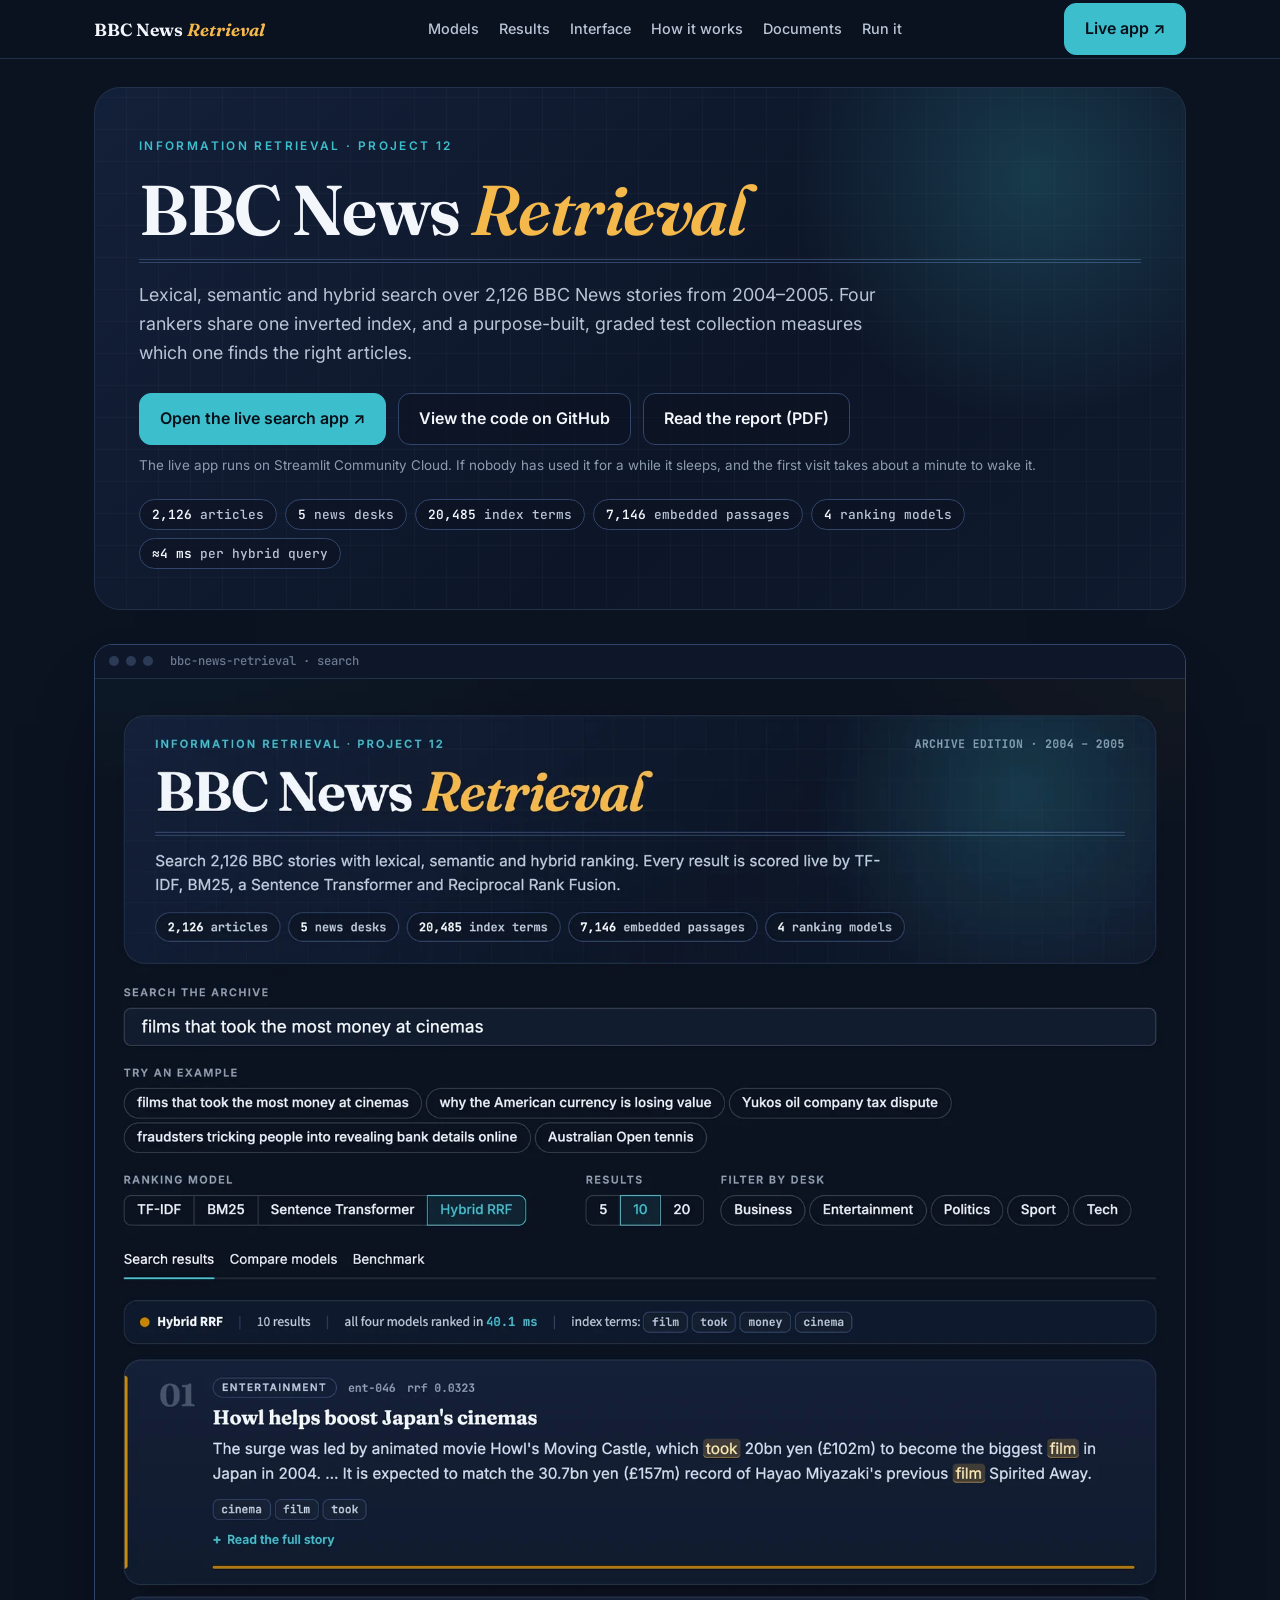
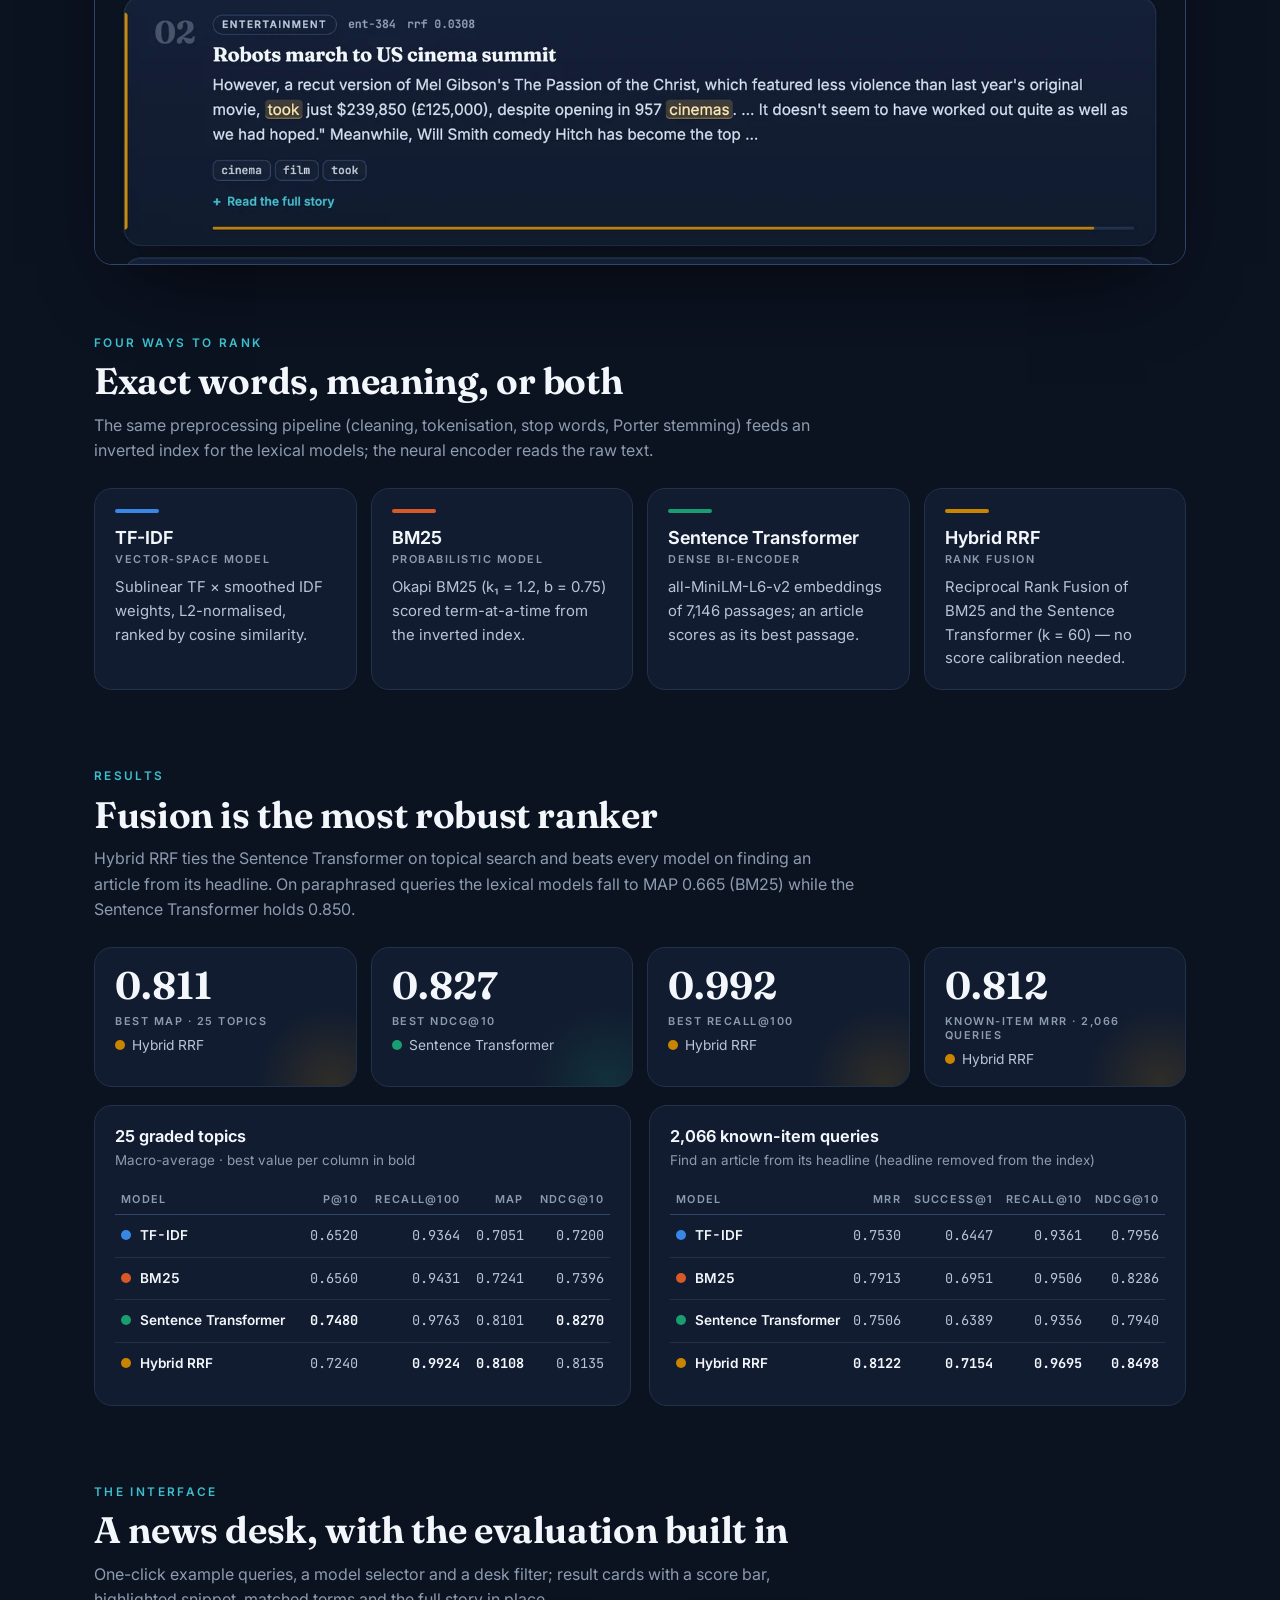
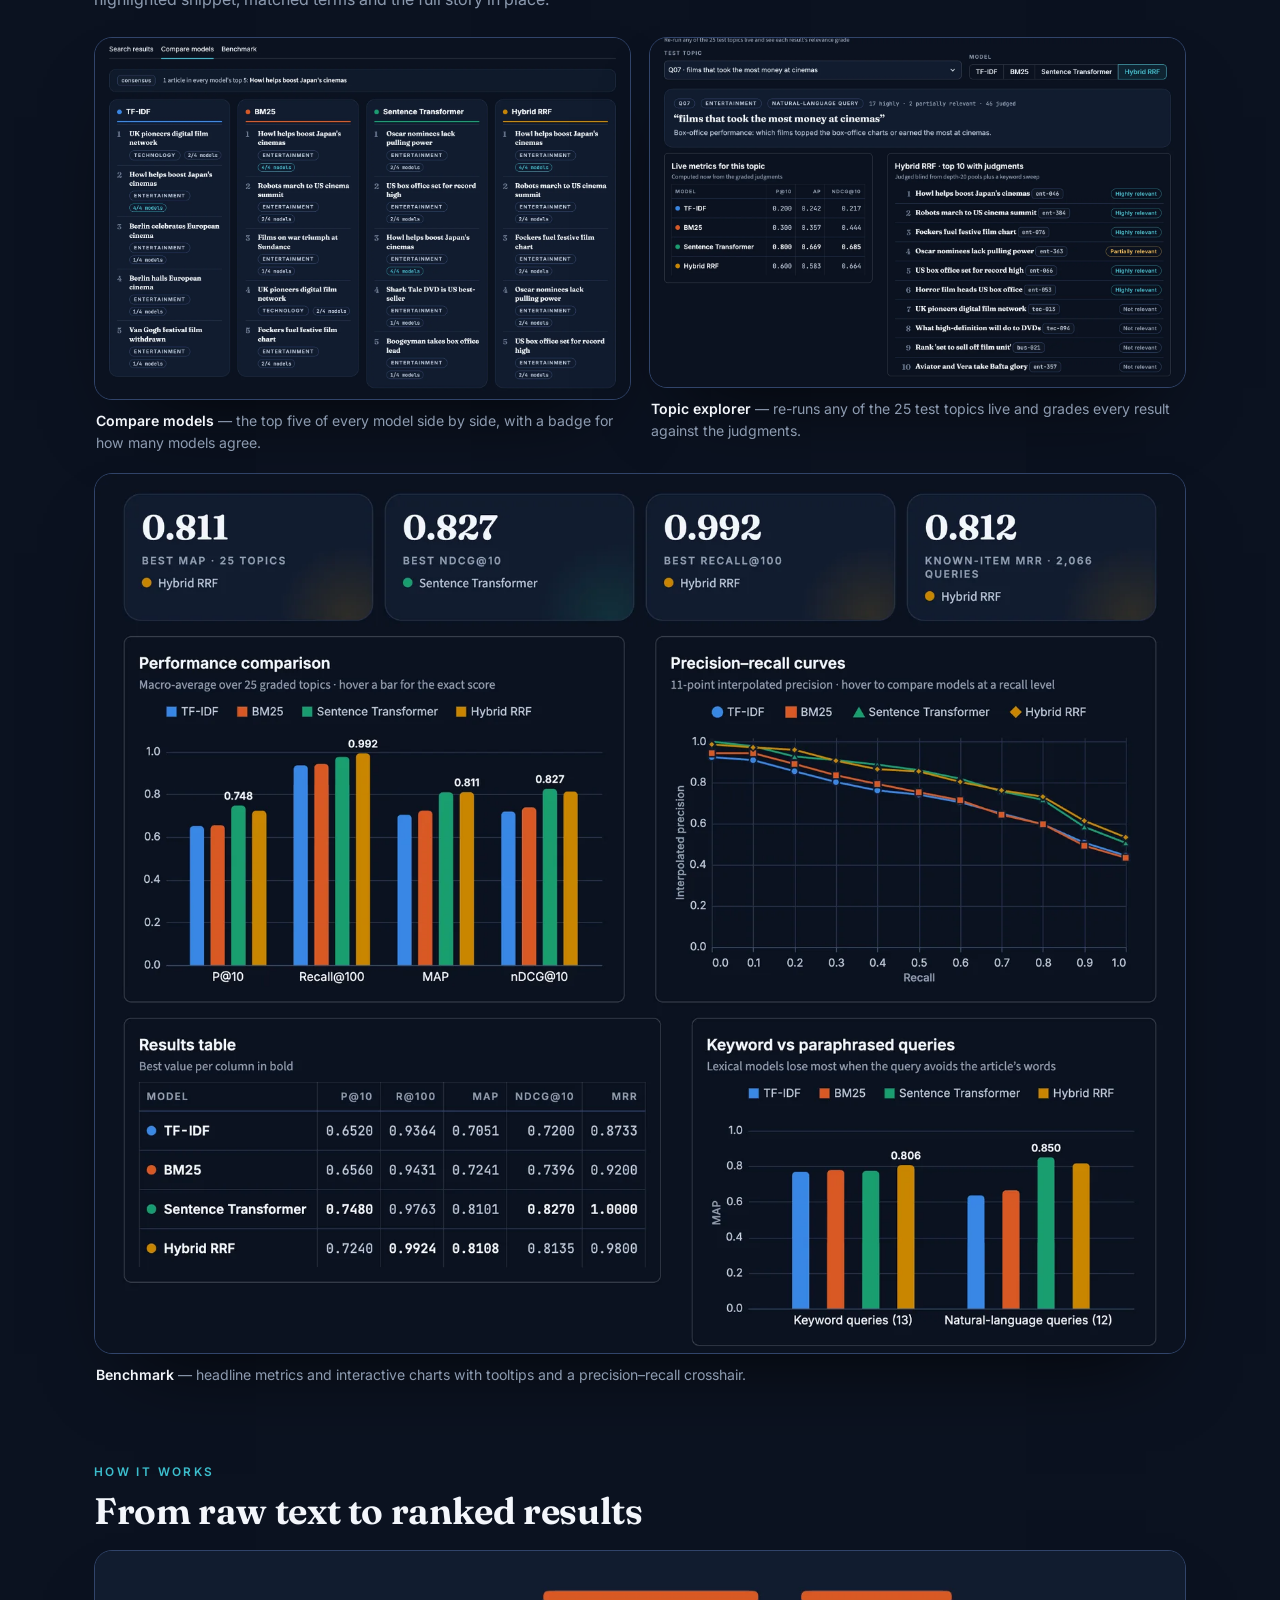
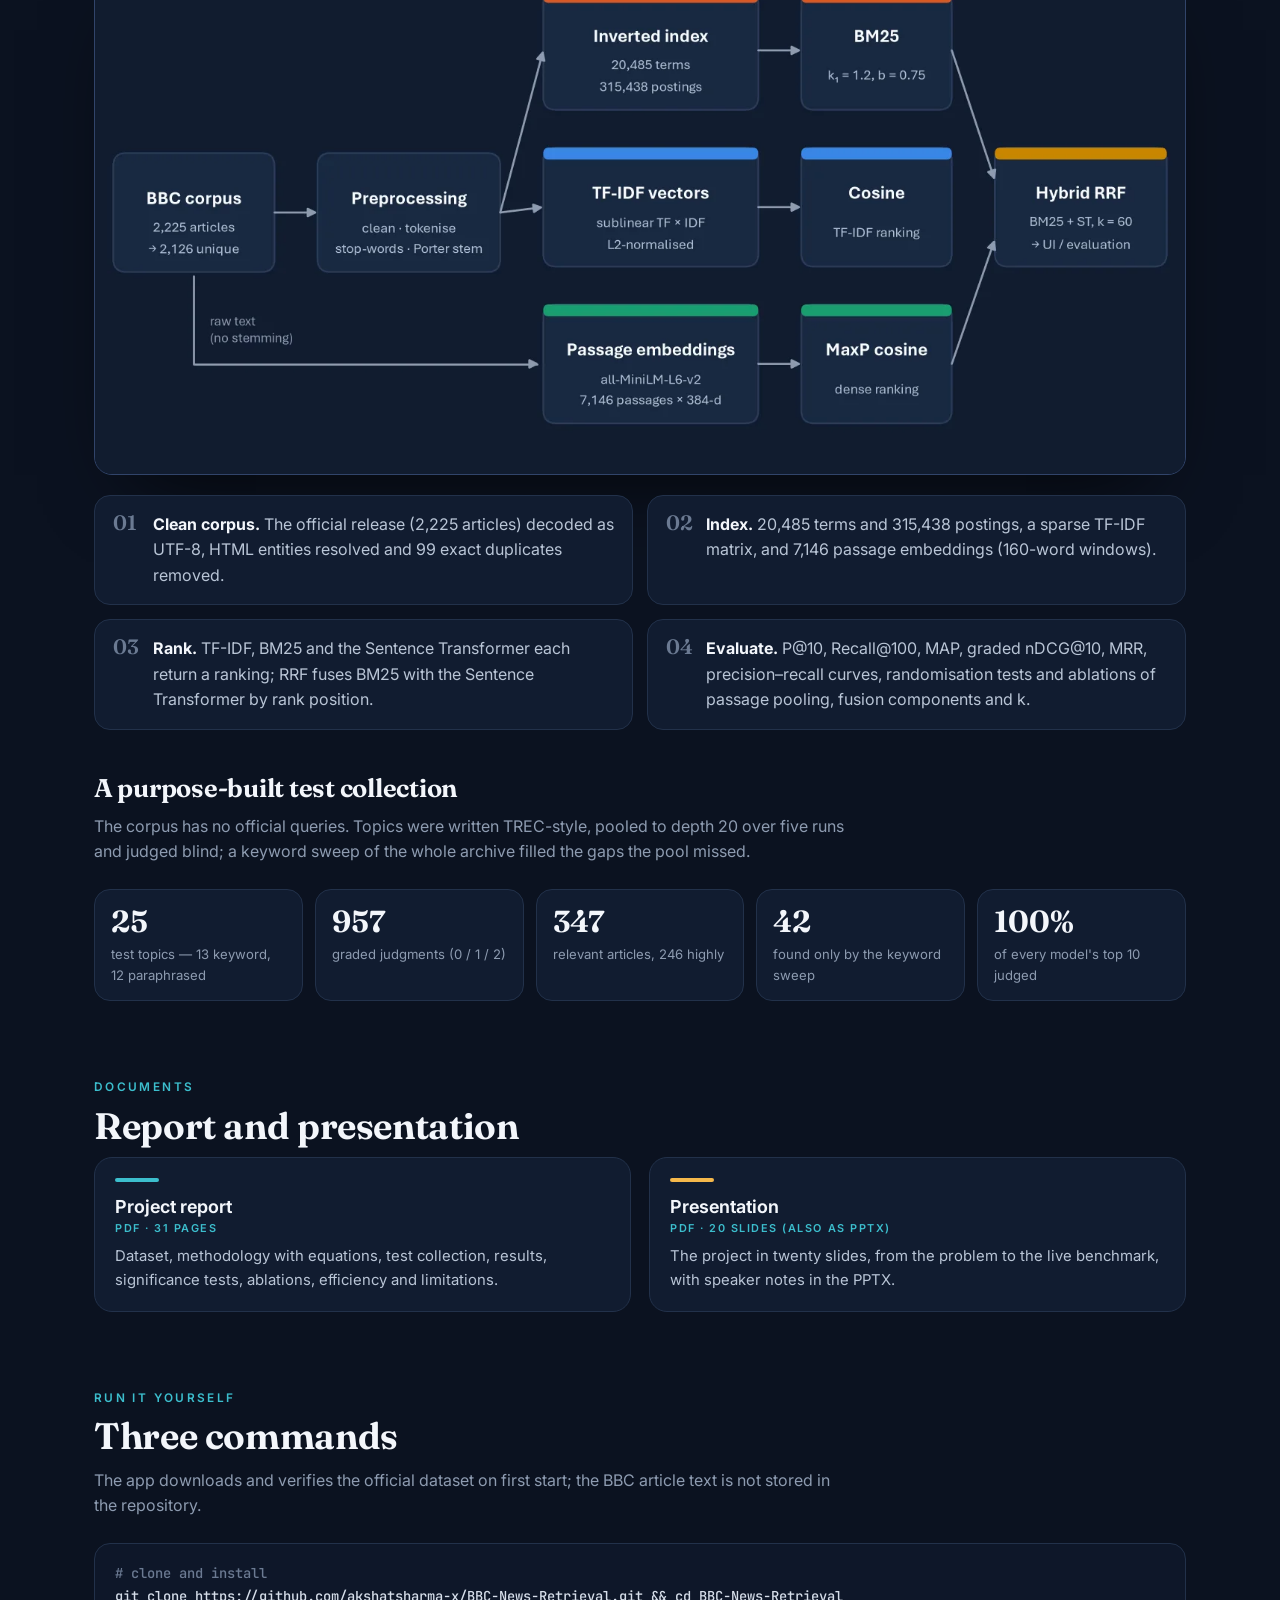
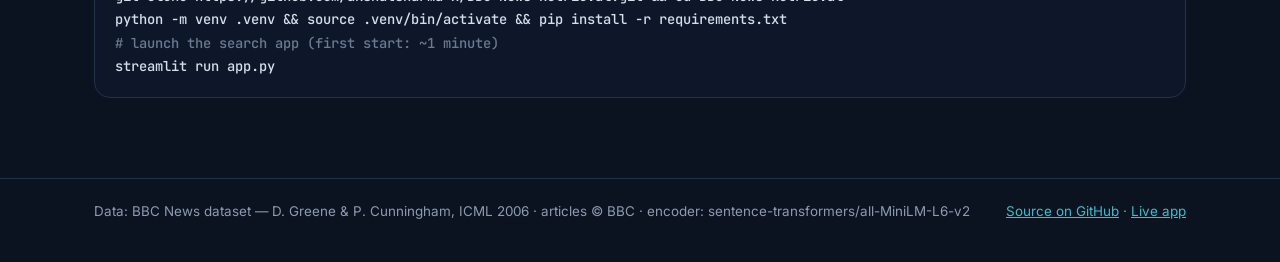
==== docs/index.html @ 0a18761a "docs(site): GitHub Pages project page A static page in docs/ that shares the app's night-desk design" ====
<!doctype html>
<html lang="en">
<head>
<meta charset="utf-8">
<meta name="viewport" content="width=device-width, initial-scale=1">
<title>BBC News Retrieval — lexical, semantic and hybrid search</title>
<meta name="description" content="Information-retrieval project on the BBC News corpus: TF-IDF, BM25, a Sentence Transformer and Reciprocal Rank Fusion, with a graded test collection, full evaluation and a live search app.">
<meta property="og:title" content="BBC News Retrieval">
<meta property="og:description" content="Lexical, semantic and hybrid search over 2,126 BBC News articles, with a live search app.">
<meta property="og:image" content="assets/ui_search.webp">
<link rel="icon" href="assets/favicon.svg" type="image/svg+xml">
<link rel="stylesheet" href="assets/site.css">
</head>
<body>
<nav class="top" aria-label="Sections"><div class="wrap">
  <a class="brand" href="#">BBC News <em>Retrieval</em></a>
  <ul><li><a href="#models">Models</a></li><li><a href="#results">Results</a></li><li><a href="#interface">Interface</a></li>
  <li><a href="#how">How it works</a></li><li><a href="#documents">Documents</a></li><li><a href="#run">Run it</a></li></ul>
  <a class="btn primary" href="https://bbc-news-retrieval.streamlit.app" target="_blank" rel="noopener">Live app ↗</a>
</div></nav>
<main class="wrap">
<header class="hero">
  <span class="kicker">Information Retrieval · Project 12</span>
  <h1>BBC News <em>Retrieval</em></h1>
  <div class="rule"></div>
  <p class="lede">Lexical, semantic and hybrid search over 2,126 BBC News stories from 2004–2005. Four rankers
  share one inverted index, and a purpose-built, graded test collection measures which one finds the right articles.</p>
  <div class="cta">
    <a class="btn primary" href="https://bbc-news-retrieval.streamlit.app" target="_blank" rel="noopener">Open the live search app ↗</a>
    <a class="btn" href="https://github.com/akshatsharma-x/BBC-News-Retrieval" target="_blank" rel="noopener">View the code on GitHub</a>
    <a class="btn" href="BBC_News_Retrieval_Report.pdf">Read the report (PDF)</a>
  </div>
  <p class="note">The live app runs on Streamlit Community Cloud. If nobody has used it for a while it sleeps, and the
  first visit takes about a minute to wake it.</p>
  <div class="ticker"><span><b>2,126</b> articles</span><span><b>5</b> news desks</span>
  <span><b>20,485</b> index terms</span><span><b>7,146</b> embedded passages</span>
  <span><b>4</b> ranking models</span><span><b>≈4 ms</b> per hybrid query</span></div>
</header>
<div class="frame"><div class="bar"><i></i><i></i><i></i><span>bbc-news-retrieval · search</span></div><img src="assets/ui_search.webp" width="1600" height="1740" loading="lazy" alt="The search app: Hybrid RRF results for the query films that took the most money at cinemas, with highlighted terms"></div>

<section id="models">
  <span class="kicker">Four ways to rank</span>
  <h2>Exact words, meaning, or both</h2>
  <p class="sub">The same preprocessing pipeline (cleaning, tokenisation, stop words, Porter stemming) feeds an inverted index for the
  lexical models; the neural encoder reads the raw text.</p>
  <div class="grid4"><div class="card" style="--model:#3987e5"><div class="stripe"></div><h3>TF-IDF</h3><p class="k">Vector-space model</p><p>Sublinear TF × smoothed IDF weights, L2-normalised, ranked by cosine similarity.</p></div><div class="card" style="--model:#d95926"><div class="stripe"></div><h3>BM25</h3><p class="k">Probabilistic model</p><p>Okapi BM25 (k₁ = 1.2, b = 0.75) scored term-at-a-time from the inverted index.</p></div><div class="card" style="--model:#199e70"><div class="stripe"></div><h3>Sentence Transformer</h3><p class="k">Dense bi-encoder</p><p>all-MiniLM-L6-v2 embeddings of 7,146 passages; an article scores as its best passage.</p></div><div class="card" style="--model:#c98500"><div class="stripe"></div><h3>Hybrid RRF</h3><p class="k">Rank fusion</p><p>Reciprocal Rank Fusion of BM25 and the Sentence Transformer (k = 60) — no score calibration needed.</p></div></div>
</section>

<section id="results">
  <span class="kicker">Results</span>
  <h2>Fusion is the most robust ranker</h2>
  <p class="sub">Hybrid RRF ties the Sentence Transformer on topical search and beats every model on finding an article from its
  headline. On paraphrased queries the lexical models fall to MAP 0.665 (BM25) while the
  Sentence Transformer holds 0.850.</p>
  <div class="kpis"><div class="kpi" style="--model:#c98500"><div class="v">0.811</div><div class="l">Best MAP · 25 topics</div><div class="w"><span class="dot"></span>Hybrid RRF</div></div><div class="kpi" style="--model:#199e70"><div class="v">0.827</div><div class="l">Best nDCG@10</div><div class="w"><span class="dot"></span>Sentence Transformer</div></div><div class="kpi" style="--model:#c98500"><div class="v">0.992</div><div class="l">Best Recall@100</div><div class="w"><span class="dot"></span>Hybrid RRF</div></div><div class="kpi" style="--model:#c98500"><div class="v">0.812</div><div class="l">Known-item MRR · 2,066 queries</div><div class="w"><span class="dot"></span>Hybrid RRF</div></div></div>
  <div class="grid2">
    <div class="panel"><h3>25 graded topics</h3><p class="s">Macro-average · best value per column in bold</p><table><thead><tr><th>Model</th><th>P@10</th><th>Recall@100</th><th>MAP</th><th>nDCG@10</th></tr></thead><tbody><tr><td><span class="dot" style="--model:#3987e5;margin-right:9px"></span>TF-IDF</td><td class="">0.6520</td><td class="">0.9364</td><td class="">0.7051</td><td class="">0.7200</td></tr><tr><td><span class="dot" style="--model:#d95926;margin-right:9px"></span>BM25</td><td class="">0.6560</td><td class="">0.9431</td><td class="">0.7241</td><td class="">0.7396</td></tr><tr><td><span class="dot" style="--model:#199e70;margin-right:9px"></span>Sentence Transformer</td><td class="best">0.7480</td><td class="">0.9763</td><td class="">0.8101</td><td class="best">0.8270</td></tr><tr><td><span class="dot" style="--model:#c98500;margin-right:9px"></span>Hybrid RRF</td><td class="">0.7240</td><td class="best">0.9924</td><td class="best">0.8108</td><td class="">0.8135</td></tr></tbody></table></div>
    <div class="panel"><h3>2,066 known-item queries</h3><p class="s">Find an article from its headline (headline removed from the index)</p><table><thead><tr><th>Model</th><th>MRR</th><th>Success@1</th><th>Recall@10</th><th>nDCG@10</th></tr></thead><tbody><tr><td><span class="dot" style="--model:#3987e5;margin-right:9px"></span>TF-IDF</td><td class="">0.7530</td><td class="">0.6447</td><td class="">0.9361</td><td class="">0.7956</td></tr><tr><td><span class="dot" style="--model:#d95926;margin-right:9px"></span>BM25</td><td class="">0.7913</td><td class="">0.6951</td><td class="">0.9506</td><td class="">0.8286</td></tr><tr><td><span class="dot" style="--model:#199e70;margin-right:9px"></span>Sentence Transformer</td><td class="">0.7506</td><td class="">0.6389</td><td class="">0.9356</td><td class="">0.7940</td></tr><tr><td><span class="dot" style="--model:#c98500;margin-right:9px"></span>Hybrid RRF</td><td class="best">0.8122</td><td class="best">0.7154</td><td class="best">0.9695</td><td class="best">0.8498</td></tr></tbody></table></div>
  </div>
</section>

<section id="interface">
  <span class="kicker">The interface</span>
  <h2>A news desk, with the evaluation built in</h2>
  <p class="sub">One-click example queries, a model selector and a desk filter; result cards with a score bar, highlighted
  snippet, matched terms and the full story in place.</p>
  <div class="grid2">
    <figure><div class="frame"><img src="assets/ui_compare.webp" width="1600" height="1079" loading="lazy" alt="Compare models tab: the top five results of all four models side by side with agreement badges"></div>
      <figcaption><b>Compare models</b> — the top five of every model side by side, with a badge for how many models agree.</figcaption></figure>
    <figure><div class="frame"><img src="assets/ui_explorer.webp" width="1600" height="1044" loading="lazy" alt="Topic explorer: a test topic re-scored live with each result&#x27;s relevance grade"></div>
      <figcaption><b>Topic explorer</b> — re-runs any of the 25 test topics live and grades every result against the judgments.</figcaption></figure>
  </div>
  <figure style="margin-top:18px"><div class="frame"><img src="assets/ui_benchmark.webp" width="1600" height="1290" loading="lazy" alt="Benchmark tab: headline metrics, interactive comparison and precision-recall charts"></div>
    <figcaption><b>Benchmark</b> — headline metrics and interactive charts with tooltips and a precision–recall crosshair.</figcaption></figure>
</section>

<section id="how">
  <span class="kicker">How it works</span>
  <h2>From raw text to ranked results</h2>
  <div class="frame" style="margin-top:18px"><img src="assets/pipeline.webp" width="1460" height="700" loading="lazy" alt="Architecture: preprocessing feeds an inverted index, TF-IDF vectors and passage embeddings; BM25 and the Sentence Transformer are fused with RRF"></div>
  <div class="steps">
    <div><b>Clean corpus.</b> The official release (2,225 articles) decoded as UTF-8, HTML entities resolved and
    99 exact duplicates removed.</div>
    <div><b>Index.</b> 20,485 terms and 315,438 postings, a sparse TF-IDF matrix, and
    7,146 passage embeddings (160-word windows).</div>
    <div><b>Rank.</b> TF-IDF, BM25 and the Sentence Transformer each return a ranking; RRF fuses BM25 with the Sentence
    Transformer by rank position.</div>
    <div><b>Evaluate.</b> P@10, Recall@100, MAP, graded nDCG@10, MRR, precision–recall curves, randomisation tests and
    ablations of passage pooling, fusion components and k.</div>
  </div>
  <h2 style="margin-top:44px;font-size:1.6rem">A purpose-built test collection</h2>
  <p class="sub">The corpus has no official queries. Topics were written TREC-style, pooled to depth 20 over five runs and judged
  blind; a keyword sweep of the whole archive filled the gaps the pool missed.</p>
  <div class="stats"><div class="stat"><div class="v">25</div><div class="l">test topics — 13 keyword, 12 paraphrased</div></div><div class="stat"><div class="v">957</div><div class="l">graded judgments (0 / 1 / 2)</div></div><div class="stat"><div class="v">347</div><div class="l">relevant articles, 246 highly</div></div><div class="stat"><div class="v">42</div><div class="l">found only by the keyword sweep</div></div><div class="stat"><div class="v">100%</div><div class="l">of every model&#x27;s top 10 judged</div></div></div>
</section>

<section id="documents" class="docs">
  <span class="kicker">Documents</span>
  <h2>Report and presentation</h2>
  <div class="grid2">
    <a class="card" href="BBC_News_Retrieval_Report.pdf" style="--model:var(--teal)"><div class="stripe"></div><h3>Project report</h3>
      <p class="k">PDF · 31 pages</p><p>Dataset, methodology with equations, test collection, results, significance tests, ablations,
      efficiency and limitations.</p></a>
    <a class="card" href="BBC_News_Retrieval_Presentation.pdf" style="--model:var(--amber)"><div class="stripe"></div><h3>Presentation</h3>
      <p class="k">PDF · 20 slides (also as <span>PPTX</span>)</p><p>The project in twenty slides, from the problem to the live benchmark,
      with speaker notes in the PPTX.</p></a>
  </div>
</section>

<section id="run">
  <span class="kicker">Run it yourself</span>
  <h2>Three commands</h2>
  <p class="sub">The app downloads and verifies the official dataset on first start; the BBC article text is not stored in the repository.</p>
<pre><span class="c"># clone and install</span>
git clone https://github.com/akshatsharma-x/BBC-News-Retrieval.git && cd BBC-News-Retrieval
python -m venv .venv && source .venv/bin/activate && pip install -r requirements.txt
<span class="c"># launch the search app (first start: ~1 minute)</span>
streamlit run app.py</pre>
</section>
</main>
<footer><div class="wrap">
  <span>Data: BBC News dataset — D. Greene &amp; P. Cunningham, ICML 2006 · articles © BBC · encoder: sentence-transformers/all-MiniLM-L6-v2</span>
  <span><a href="https://github.com/akshatsharma-x/BBC-News-Retrieval">Source on GitHub</a> · <a href="https://bbc-news-retrieval.streamlit.app">Live app</a></span>
</div></footer>
</body>
</html>
---- docs/assets/site.css ----
@import url('https://fonts.googleapis.com/css2?family=Fraunces:ital,opsz,wght@0,9..144,500;0,9..144,650;1,9..144,600&family=Inter:wght@400;500;600;700&family=JetBrains+Mono:wght@400;500;600&display=swap');
:root { --bg:#0b1220; --surface:#111c30; --surface-2:#16233d; --line:#22314a; --line-2:#31446a; --ink:#f3f6fb;
  --ink-2:#b9c5d6; --muted:#8d9bb0; --dim:#6b7a92; --teal:#3cbecd; --amber:#f5b84b;
  --serif:'Fraunces',Georgia,'Times New Roman',serif; --sans:'Inter',system-ui,-apple-system,'Segoe UI',sans-serif;
  --mono:'JetBrains Mono',ui-monospace,Menlo,Consolas,monospace; }
* { box-sizing: border-box; }
html { scroll-behavior: smooth; }
body { margin: 0; color: var(--ink-2); font: 400 16px/1.6 var(--sans);
  background: radial-gradient(1100px 520px at 8% -8%, rgba(60,190,205,.10), transparent 62%),
              radial-gradient(900px 480px at 100% -4%, rgba(245,184,75,.07), transparent 58%), var(--bg); }
a { color: var(--teal); }
a:focus-visible, .btn:focus-visible { outline: 3px solid var(--amber); outline-offset: 3px; border-radius: 10px; }
.wrap { max-width: 1140px; margin: 0 auto; padding: 0 24px; }
nav.top { position: sticky; top: 0; z-index: 5; backdrop-filter: blur(10px); background: rgba(11,18,32,.78);
  border-bottom: 1px solid var(--line); }
nav.top .wrap { display: flex; align-items: center; justify-content: space-between; gap: 16px; height: 58px; }
nav.top .brand { font: 650 1.1rem var(--serif); color: var(--ink); text-decoration: none; }
nav.top .brand em { color: var(--amber); font-style: italic; }
nav.top ul { display: flex; gap: 20px; list-style: none; margin: 0; padding: 0; }
nav.top ul a { color: var(--ink-2); text-decoration: none; font-size: .9rem; font-weight: 500; }
nav.top ul a:hover { color: var(--ink); }
.hero { position: relative; overflow: hidden; margin: 28px 0 0; padding: 44px 44px 40px; border: 1px solid var(--line);
  border-radius: 26px; background:
  repeating-linear-gradient(0deg, transparent 0 31px, rgba(255,255,255,.022) 31px 32px),
  repeating-linear-gradient(90deg, transparent 0 31px, rgba(255,255,255,.022) 31px 32px),
  linear-gradient(135deg, #132039 0%, #0d1628 60%, #101a2e 100%); }
.hero::after { content: ""; position: absolute; right: -110px; top: -170px; width: 520px; height: 520px; pointer-events: none;
  background: radial-gradient(circle, rgba(60,190,205,.22), transparent 66%); }
.kicker { font: 600 .74rem/1 var(--sans); letter-spacing: .2em; text-transform: uppercase; color: var(--teal); }
.hero h1 { position: relative; z-index: 1; font: 650 clamp(2.6rem, 6vw, 4.4rem)/1.02 var(--serif); letter-spacing: -.02em;
  color: var(--ink); margin: 16px 0 14px; }
.hero h1 em { color: var(--amber); font-style: italic; font-weight: 600; }
.rule { height: 4px; border-top: 1px solid var(--line-2); border-bottom: 1px solid var(--line-2); margin: 0 0 18px; }
.lede { position: relative; z-index: 1; max-width: 760px; font-size: 1.12rem; color: var(--ink-2); margin: 0; }
.cta { position: relative; z-index: 1; display: flex; flex-wrap: wrap; gap: 12px; margin: 26px 0 10px; }
.btn { display: inline-flex; align-items: center; gap: 8px; padding: 12px 20px; border-radius: 12px; font-weight: 600;
  text-decoration: none; border: 1px solid var(--line-2); color: var(--ink); background: rgba(11,18,32,.55); }
.btn.primary { background: var(--teal); border-color: var(--teal); color: #071019; }
.btn:hover { transform: translateY(-1px); }
.note { position: relative; z-index: 1; font-size: .84rem; color: var(--muted); margin: 6px 0 0; }
.ticker { position: relative; z-index: 1; display: flex; flex-wrap: wrap; gap: 8px; margin-top: 22px; }
.ticker span { font: 500 .8rem var(--mono); padding: 6px 12px; border: 1px solid var(--line-2); border-radius: 999px;
  background: rgba(11,18,32,.55); color: var(--ink-2); }
.ticker b { color: var(--ink); font-weight: 600; }
.frame { margin: 34px 0 0; border: 1px solid var(--line-2); border-radius: 18px; overflow: hidden; background: var(--surface);
  box-shadow: 0 40px 80px -40px rgba(0,0,0,.8); }
.frame .bar { display: flex; align-items: center; gap: 7px; height: 34px; padding: 0 14px; border-bottom: 1px solid var(--line);
  background: #0e1729; }
.frame .bar i { width: 10px; height: 10px; border-radius: 50%; background: #2b3a55; display: inline-block; }
.frame .bar span { margin-left: 10px; font: 500 .76rem var(--mono); color: var(--dim); }
.frame img { display: block; width: 100%; height: auto; }
section { padding: 64px 0 8px; }
h2 { font: 650 clamp(1.7rem, 3.2vw, 2.3rem)/1.15 var(--serif); color: var(--ink); margin: 6px 0 10px; letter-spacing: -.01em; }
.sub { color: var(--muted); margin: 0 0 24px; max-width: 760px; }
.grid4 { display: grid; grid-template-columns: repeat(4, minmax(0, 1fr)); gap: 14px; }
.grid2 { display: grid; grid-template-columns: repeat(2, minmax(0, 1fr)); gap: 18px; }
.card { position: relative; border: 1px solid var(--line); border-radius: 18px; background: var(--surface); padding: 20px 20px 18px; }
.card .stripe { width: 44px; height: 4px; border-radius: 4px; background: var(--model); margin-bottom: 14px; }
.card h3 { font: 650 1.12rem var(--sans); color: var(--ink); margin: 0 0 4px; }
.card .k { font: 600 .68rem var(--sans); letter-spacing: .14em; text-transform: uppercase; color: var(--muted); margin: 0 0 10px; }
.card p { margin: 0; font-size: .93rem; }
.kpis { display: grid; grid-template-columns: repeat(4, minmax(0, 1fr)); gap: 14px; margin-bottom: 18px; }
.kpi { position: relative; overflow: hidden; border: 1px solid var(--line); border-radius: 18px; background: var(--surface); padding: 18px 20px 16px; }
.kpi .v { font: 650 2.4rem/1 var(--serif); color: var(--ink); }
.kpi .l { font: 600 .68rem var(--sans); letter-spacing: .14em; text-transform: uppercase; color: var(--muted); margin-top: 10px; }
.kpi .w { display: flex; align-items: center; gap: 7px; font-size: .86rem; margin-top: 6px; color: var(--ink-2); }
.kpi::after { content: ""; position: absolute; right: -50px; bottom: -70px; width: 150px; height: 150px;
  background: radial-gradient(circle, var(--model), transparent 70%); opacity: .16; }
.dot { width: 10px; height: 10px; border-radius: 50%; background: var(--model); display: inline-block; flex: none; }
.panel { border: 1px solid var(--line); border-radius: 18px; background: var(--surface); padding: 20px 20px; overflow-x: auto; }
.panel h3 { font: 650 1.02rem var(--sans); color: var(--ink); margin: 0 0 4px; }
.panel .s { font-size: .84rem; color: var(--muted); margin: 0 0 12px; }
table { width: 100%; border-collapse: collapse; font-size: .85rem; }
th { text-align: right; font: 600 .68rem var(--sans); letter-spacing: .12em; text-transform: uppercase; color: var(--muted);
  padding: 8px 6px; border-bottom: 1px solid var(--line-2); }
td { text-align: right; padding: 10px 6px; border-bottom: 1px solid var(--line); font-family: var(--mono); font-variant-numeric: tabular-nums; }
th:first-child, td:first-child { text-align: left; font-family: var(--sans); }
td:first-child { color: var(--ink); font-weight: 600; white-space: nowrap; }
td.best { color: var(--ink); font-weight: 700; }
tr:last-child td { border-bottom: none; }
figure { margin: 0; }
figure .frame { margin: 0; }
figcaption { font-size: .88rem; color: var(--muted); margin: 10px 2px 0; }
figcaption b { color: var(--ink); font-weight: 600; }
.steps { counter-reset: s; display: grid; grid-template-columns: repeat(2, minmax(0, 1fr)); gap: 14px; margin-top: 20px; }
.steps div { border: 1px solid var(--line); border-radius: 16px; background: var(--surface); padding: 16px 18px 16px 58px; position: relative; }
.steps div::before { counter-increment: s; content: counter(s, decimal-leading-zero); position: absolute; left: 18px; top: 14px;
  font: 600 1.3rem var(--serif); color: var(--dim); }
.steps b { color: var(--ink); }
.stats { display: grid; grid-template-columns: repeat(5, minmax(0, 1fr)); gap: 12px; }
.stat { border: 1px solid var(--line); border-radius: 16px; background: var(--surface); padding: 16px 16px 14px; }
.stat .v { font: 650 1.9rem/1 var(--serif); color: var(--ink); }
.stat .l { font-size: .82rem; color: var(--muted); margin-top: 8px; }
.docs a.card { text-decoration: none; display: block; }
.docs a.card:hover { border-color: var(--line-2); }
.docs .k { color: var(--teal); }
.docs a.card p:not(.k) { color: var(--ink-2); }
.docs a.card h3 { color: var(--ink); }
pre { margin: 0; padding: 18px 20px; overflow-x: auto; border: 1px solid var(--line); border-radius: 16px; background: #0e1729;
  color: #d6deea; font: 500 .86rem/1.7 var(--mono); }
pre .c { color: var(--dim); }
footer { margin-top: 72px; border-top: 1px solid var(--line); }
footer .wrap { display: flex; flex-wrap: wrap; justify-content: space-between; gap: 10px 24px; padding: 22px 24px 40px;
  font-size: .84rem; color: var(--muted); }
@media (max-width: 960px) { .grid4, .kpis { grid-template-columns: repeat(2, minmax(0, 1fr)); } .grid2 { grid-template-columns: 1fr; } .stats { grid-template-columns: repeat(3, 1fr); }
  nav.top ul { display: none; } }
@media (max-width: 640px) { .grid4, .kpis, .grid2, .steps { grid-template-columns: 1fr; } .stats { grid-template-columns: repeat(2, 1fr); }
  .hero { padding: 30px 22px 26px; } }
@media (prefers-reduced-motion: reduce) { html { scroll-behavior: auto; } .btn:hover { transform: none; } }
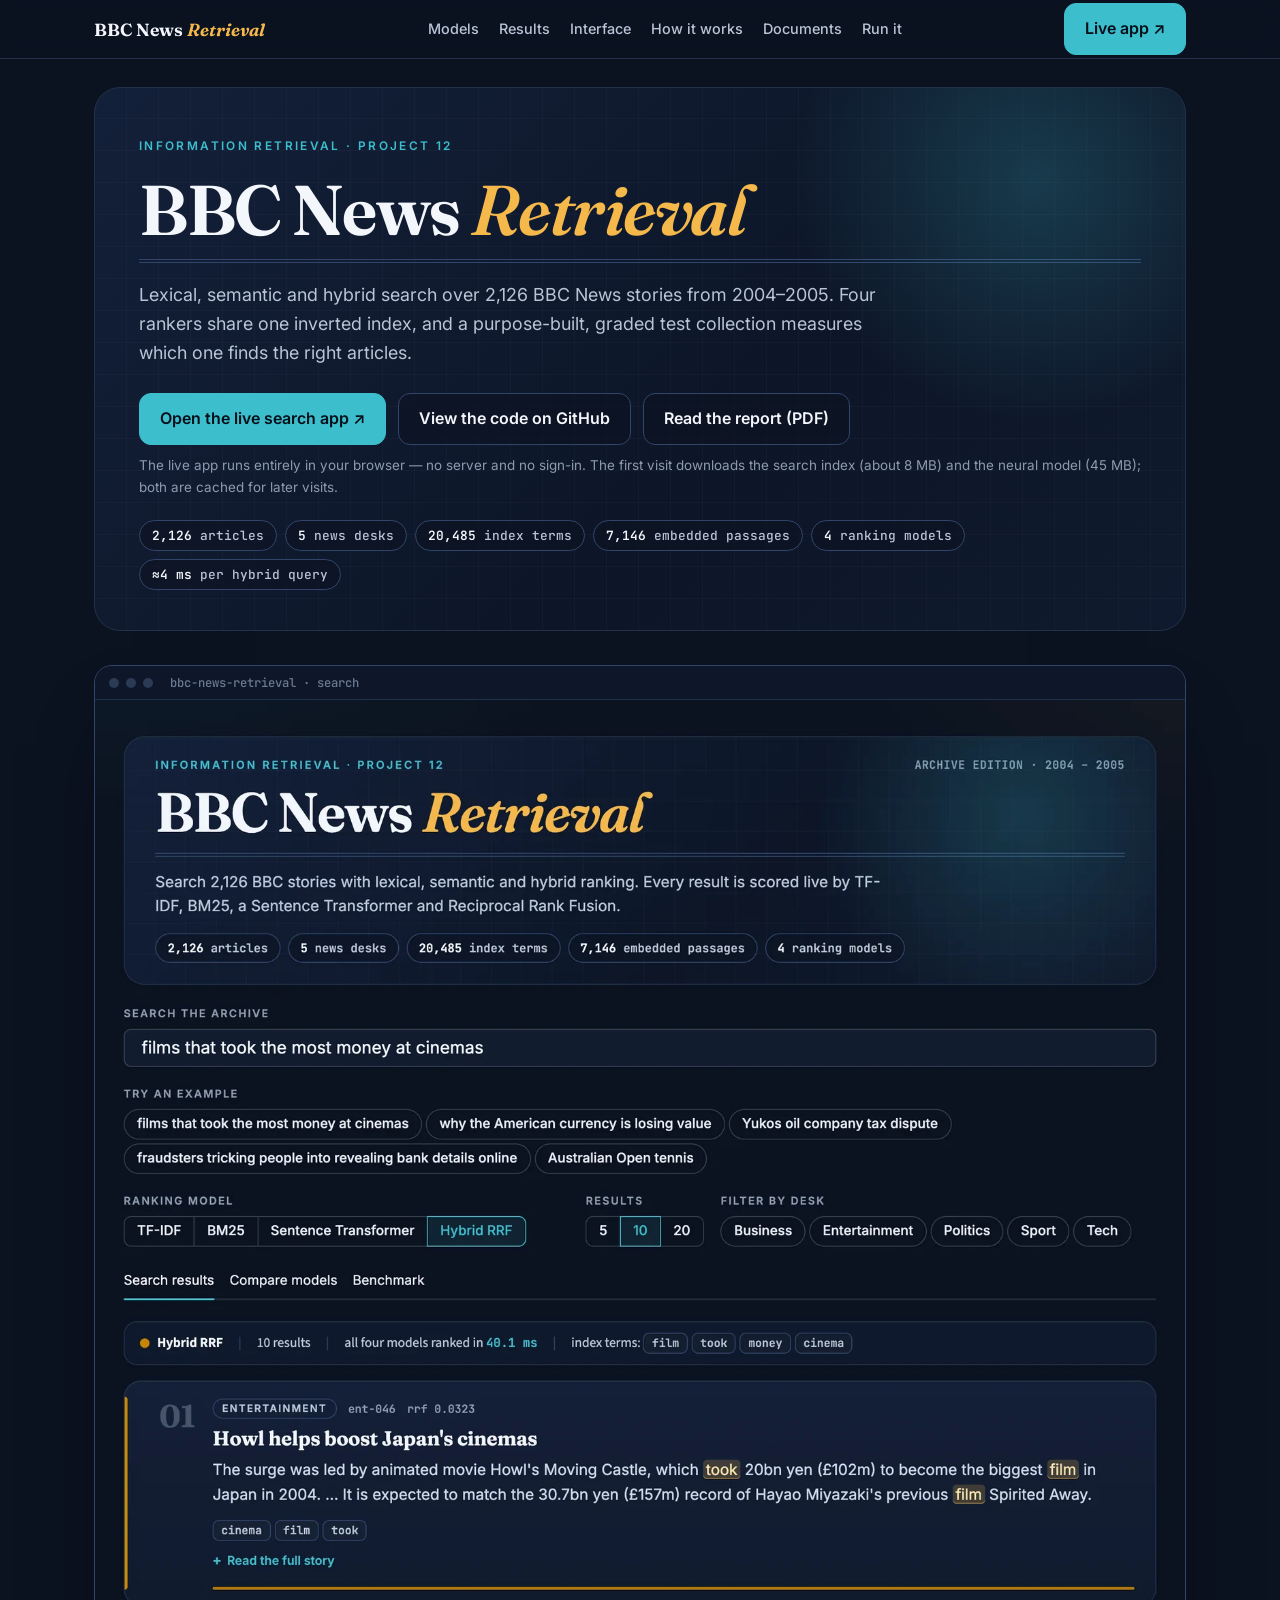
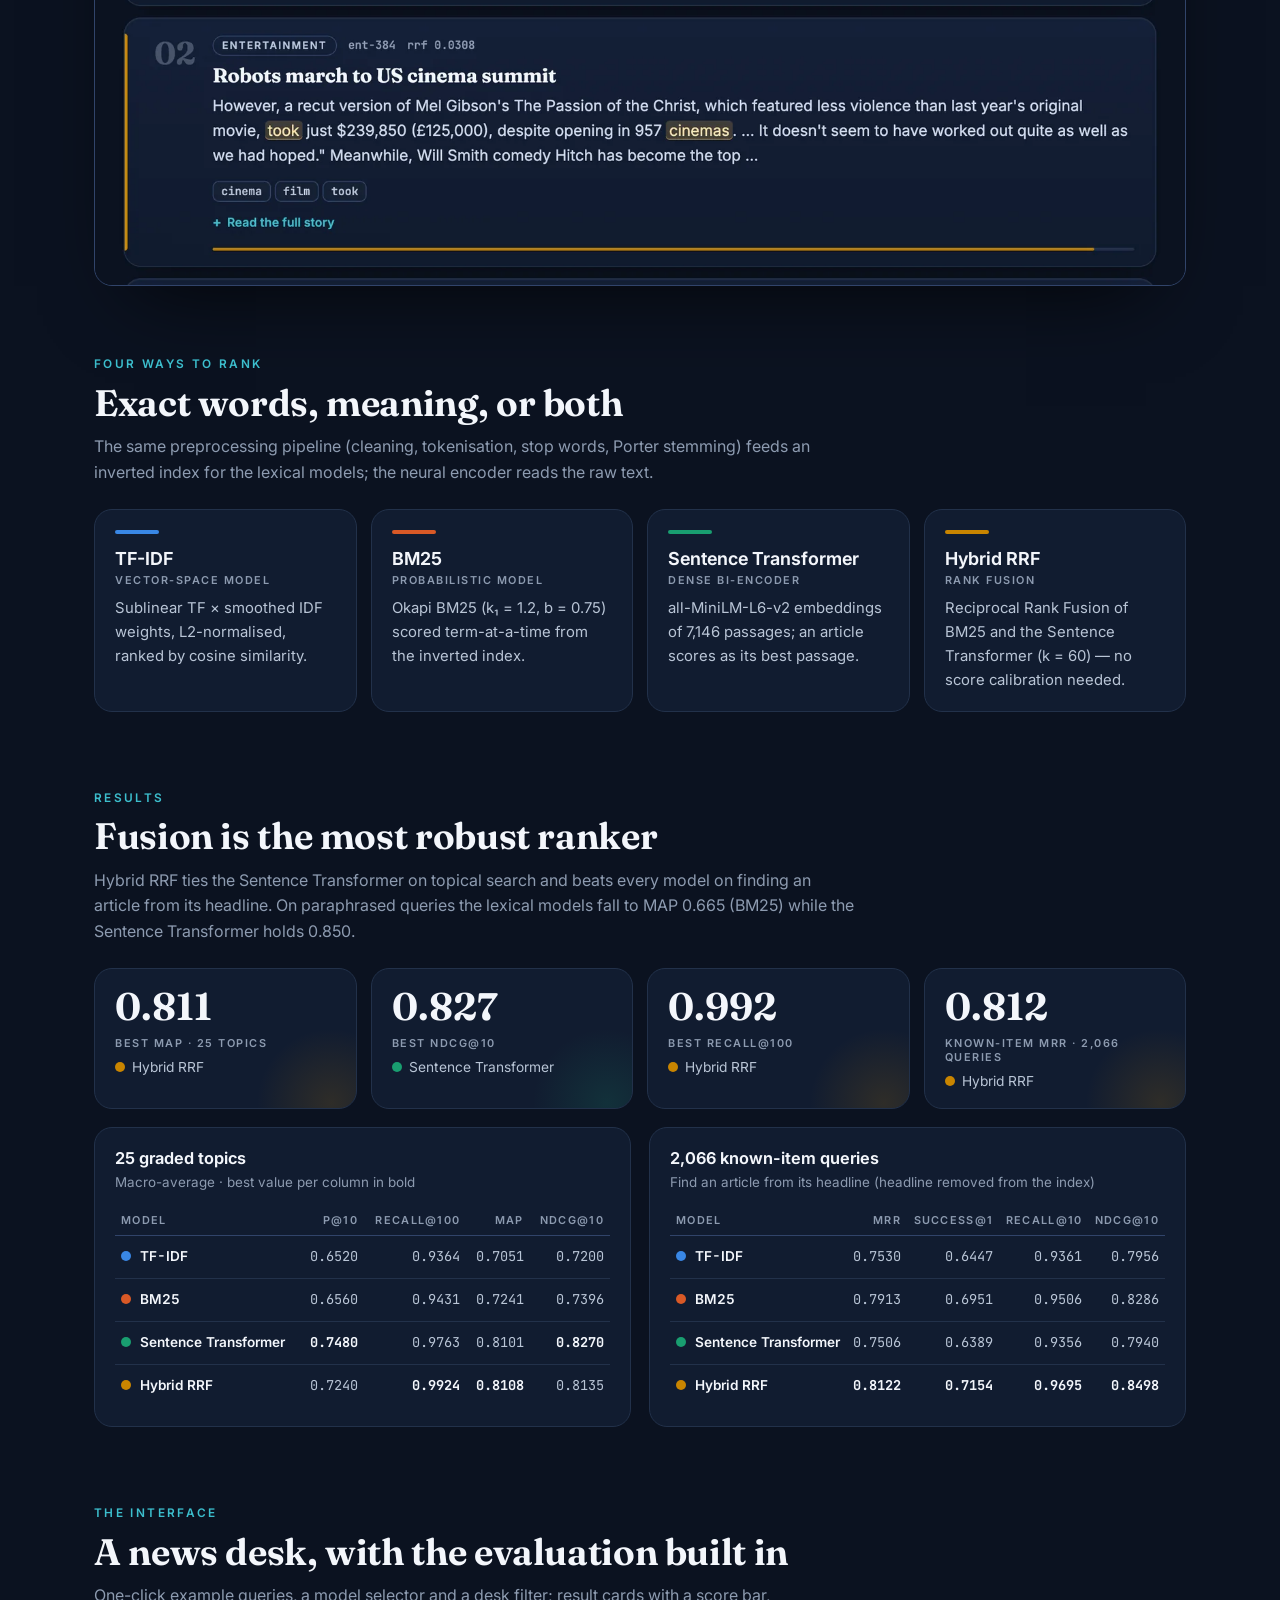
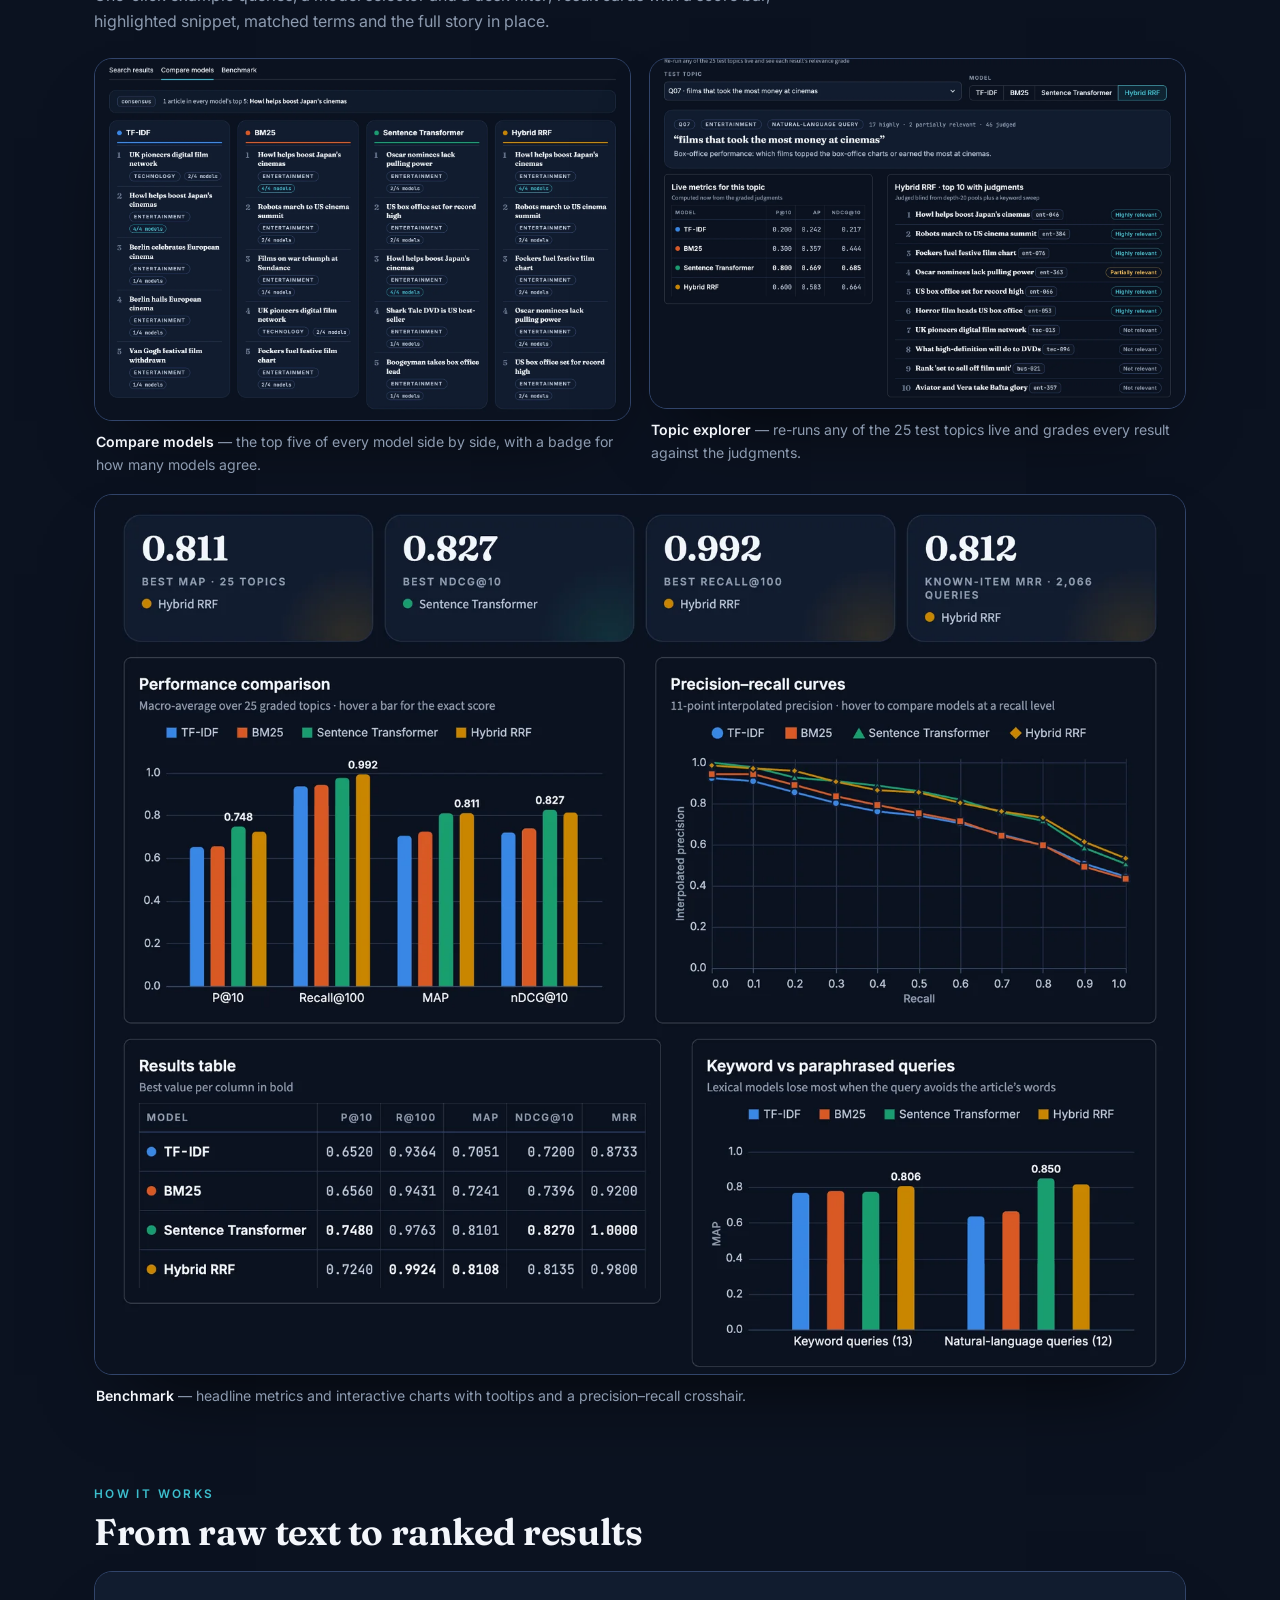
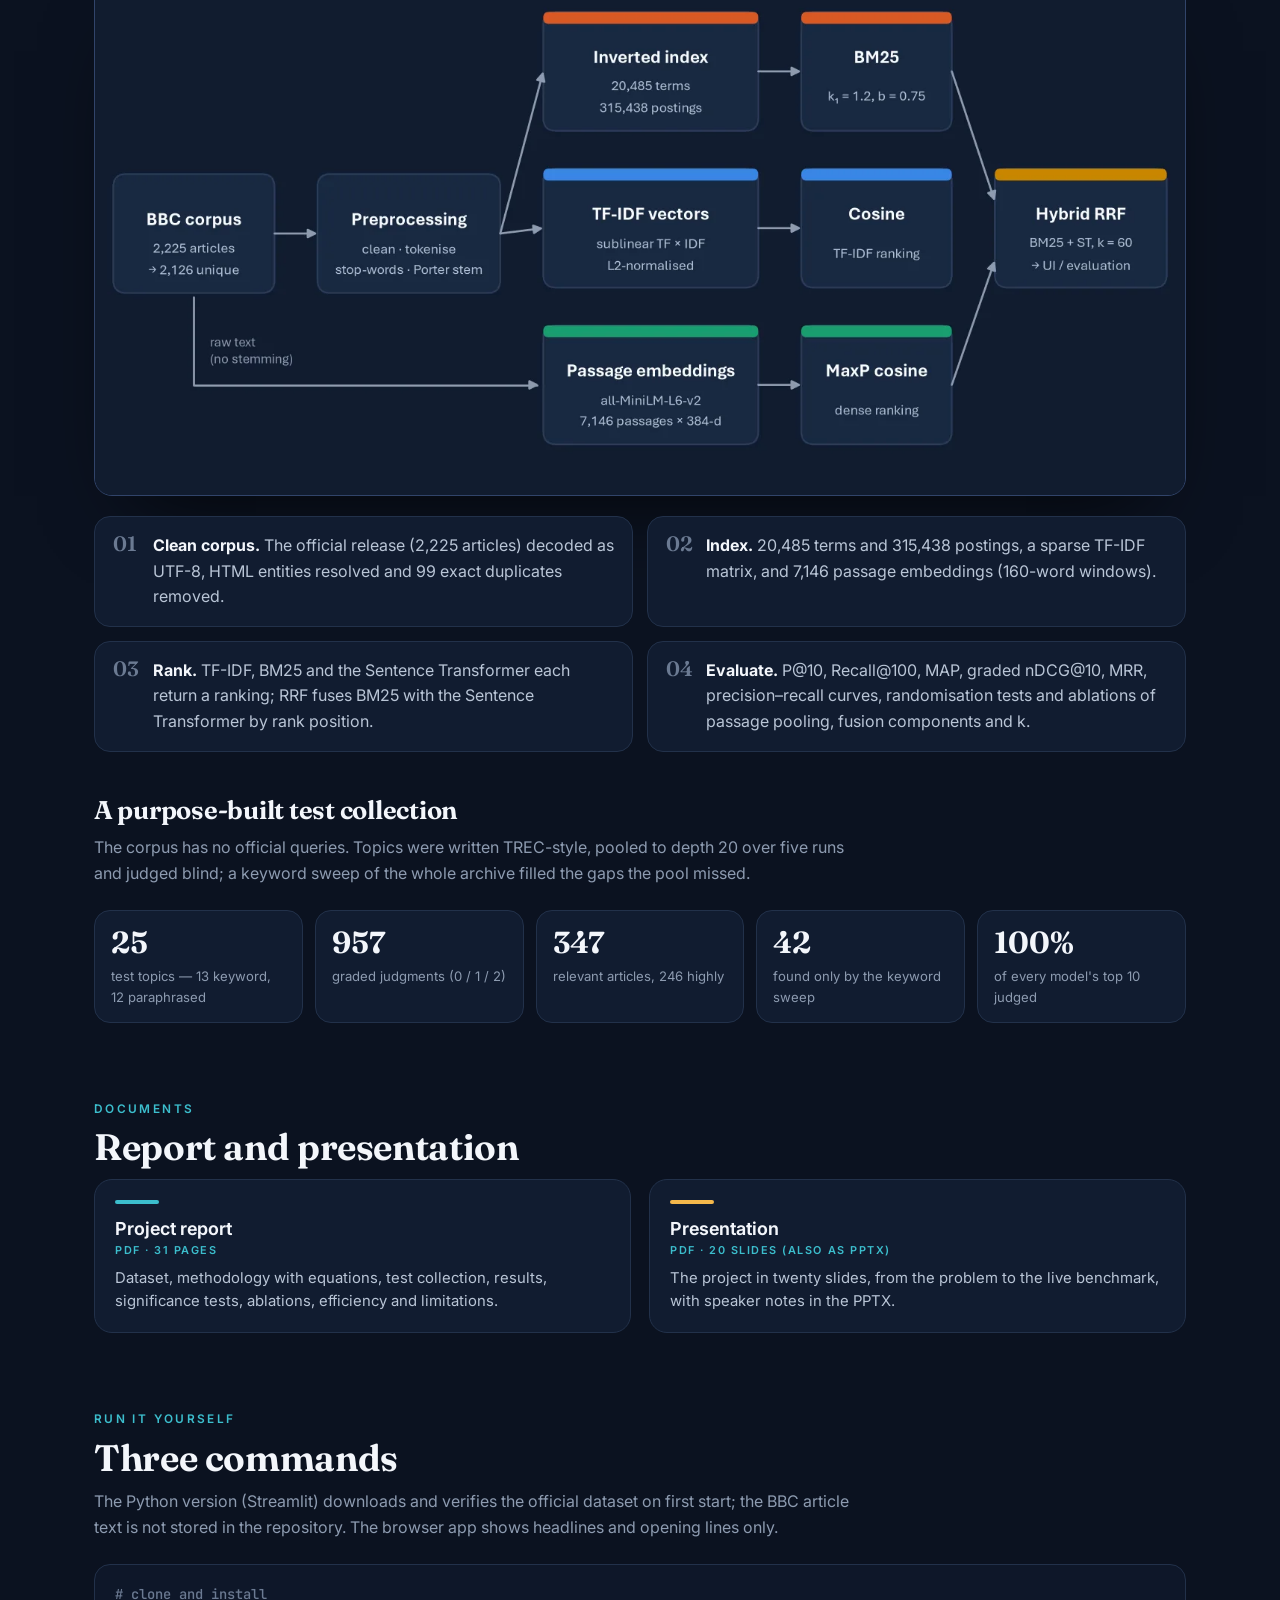
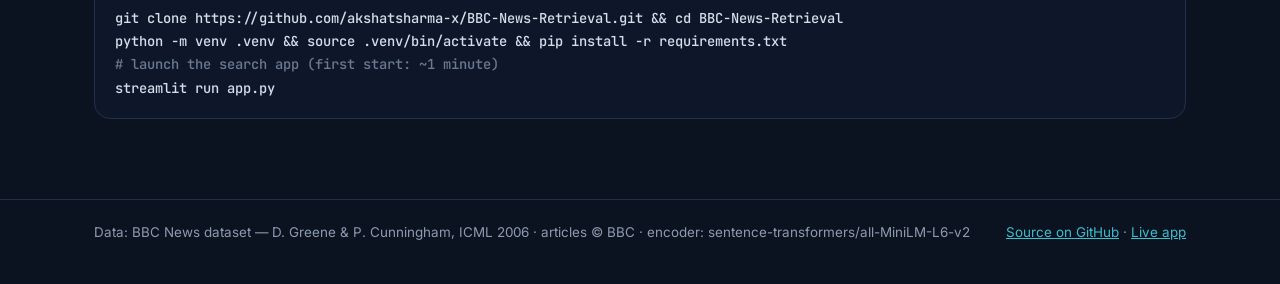
==== commit 32336c44: "docs: point the project page and README to the browser app" ====
--- a/docs/index.html
+++ b/docs/index.html
@@ -16,7 +16,7 @@
   <a class="brand" href="#">BBC News <em>Retrieval</em></a>
   <ul><li><a href="#models">Models</a></li><li><a href="#results">Results</a></li><li><a href="#interface">Interface</a></li>
   <li><a href="#how">How it works</a></li><li><a href="#documents">Documents</a></li><li><a href="#run">Run it</a></li></ul>
-  <a class="btn primary" href="https://bbc-news-retrieval.streamlit.app" target="_blank" rel="noopener">Live app ↗</a>
+  <a class="btn primary" href="app/">Live app ↗</a>
 </div></nav>
 <main class="wrap">
 <header class="hero">
@@ -26,12 +26,12 @@
   <p class="lede">Lexical, semantic and hybrid search over 2,126 BBC News stories from 2004–2005. Four rankers
   share one inverted index, and a purpose-built, graded test collection measures which one finds the right articles.</p>
   <div class="cta">
-    <a class="btn primary" href="https://bbc-news-retrieval.streamlit.app" target="_blank" rel="noopener">Open the live search app ↗</a>
+    <a class="btn primary" href="app/">Open the live search app ↗</a>
     <a class="btn" href="https://github.com/akshatsharma-x/BBC-News-Retrieval" target="_blank" rel="noopener">View the code on GitHub</a>
     <a class="btn" href="BBC_News_Retrieval_Report.pdf">Read the report (PDF)</a>
   </div>
-  <p class="note">The live app runs on Streamlit Community Cloud. If nobody has used it for a while it sleeps, and the
-  first visit takes about a minute to wake it.</p>
+  <p class="note">The live app runs entirely in your browser — no server and no sign-in. The first visit downloads the
+  search index (about 8 MB) and the neural model (45 MB); both are cached for later visits.</p>
   <div class="ticker"><span><b>2,126</b> articles</span><span><b>5</b> news desks</span>
   <span><b>20,485</b> index terms</span><span><b>7,146</b> embedded passages</span>
   <span><b>4</b> ranking models</span><span><b>≈4 ms</b> per hybrid query</span></div>
@@ -110,7 +110,8 @@
 <section id="run">
   <span class="kicker">Run it yourself</span>
   <h2>Three commands</h2>
-  <p class="sub">The app downloads and verifies the official dataset on first start; the BBC article text is not stored in the repository.</p>
+  <p class="sub">The Python version (Streamlit) downloads and verifies the official dataset on first start; the BBC article
+  text is not stored in the repository. The browser app shows headlines and opening lines only.</p>
 <pre><span class="c"># clone and install</span>
 git clone https://github.com/akshatsharma-x/BBC-News-Retrieval.git && cd BBC-News-Retrieval
 python -m venv .venv && source .venv/bin/activate && pip install -r requirements.txt
@@ -120,7 +121,7 @@
 </main>
 <footer><div class="wrap">
   <span>Data: BBC News dataset — D. Greene &amp; P. Cunningham, ICML 2006 · articles © BBC · encoder: sentence-transformers/all-MiniLM-L6-v2</span>
-  <span><a href="https://github.com/akshatsharma-x/BBC-News-Retrieval">Source on GitHub</a> · <a href="https://bbc-news-retrieval.streamlit.app">Live app</a></span>
+  <span><a href="https://github.com/akshatsharma-x/BBC-News-Retrieval">Source on GitHub</a> · <a href="app/">Live app</a></span>
 </div></footer>
 </body>
 </html>
